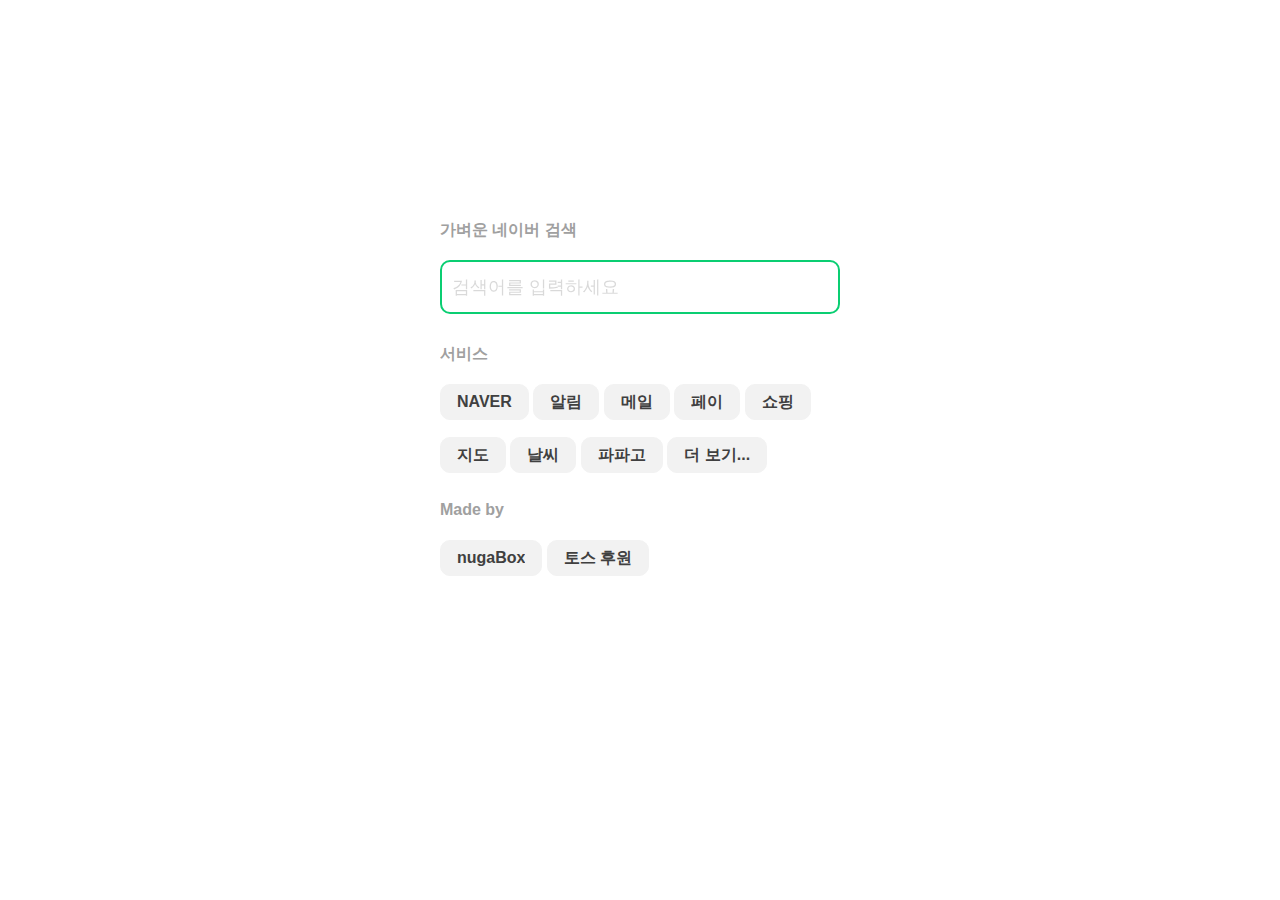
==== pg/search/index.html @ cff511c8 "Merge commit '84787c3b3706a4f681660a55b9b1ac96d3d9f891' as 'pg/search'" ====
<!DOCTYPE HTML>
<html onLoad="document.getElementById('searchText').focus();">
<head>
    <meta charset="utf-8">
    <meta http-equiv="X-UA-Compatible" content="IE=edge">
    <meta name="viewport" content="width=device-width, initial-scale=1">
    <meta name="robots" content="noindex, nofollow">
    <meta name="title" content="네이버 검색">
    <meta name="author" content="nugaBox">
    <meta name="location" content="korea">
    <meta name="classification" content="검색">
    <meta name="description" content="가벼운 네이버 검색">
    <meta name="keywords" content="네이버 검색, nugaBox">
    <meta property="og:title" content="네이버 검색"/>
    <meta property="og:image" content="https://nugabox.com/images/social/meta_nugabox_2021.png">
    <meta property="og:description" content="가벼운 네이버 검색"/>
    <meta property="og:type" content="website">
    <title>네이버 검색</title>
    <!-- Favicon -->
    <link rel="apple-touch-icon" sizes="144x144" href="images/favicon/apple-touch-icon.png">
    <link rel="icon" type="image/png" sizes="32x32" href="images/favicon/favicon-32x32.png">
    <link rel="icon" type="image/png" sizes="16x16" href="images/favicon/favicon-16x16.png">
    <link rel="icon" type="image/x-icon" href="images/favicon/favicon-16x16.png">
    <link rel="manifest" href="images/favicon/site.webmanifest">
    <link rel="mask-icon" href="images/favicon/safari-pinned-tab.svg" color="#5ECB7B">
    <meta name="msapplication-TileColor" content="#5ECB7B">
    <!-- <meta name="theme-color" content="#ffffff">-->
    <link rel="stylesheet" type="text/css" href="css/style.css">
    <link rel="alternate" hreflang="ko-kr"  />
    <link rel="canonical" href="https://search.nugabox.com/">
</head>
<body>
    <section>
        <div style="display:block;height:0.01px;"></div><!--Body Range-->
        <!--Section Search-->
        <div id="section_search" class="section">
            <!--Search Box Form-->
            <p class="titletext">가벼운 네이버 검색</p>
            <div id="card0" style="display:none;"></div><!--arrow choose reset-->
            <form id="search_form" action="https://search.naver.com/search.naver" method="get">
                <fieldset id="fieldset" style="border-style:none;margin:0;padding:0;">
                    <!--padding is for align in chrome.-->
                    <legend style="display:none;">검색</legend>
                    <span id="search">
                        <div id="searchLayout">
                            <input name="query" id="searchText" title="검색어" class="searchText" autofocus placeholder="검색어를 입력하세요" autocomplete="off" type="text" required="true"/>
                            <button title="검색" id="searchBtnn"></button>
                        </div>
                    </span>
                    <input name="ie" style="visibility:hidden;" value="utf8" hidden="true" />
                </fieldset>
            </form>
            <ul id="keywords" class="tags tags_inline">
            </ul>
            <ul class="tags">
                <p class="titletext">서비스</p>
                <li><a id="main_link" href="https://www.naver.com"><p>NAVER</p></a></li>
                <li><a id="noti_link" href="https://me.naver.com/box/noti.nhn"><p>알림</p></a></li>
                <li><a href="https://mail.naver.com"><p>메일</p></a></li>
                <li><a href="https://new-m.pay.naver.com"><p>페이</p></a></li>
                <li><a href="https://shopping.naver.com"><p>쇼핑</p></a></li>
                <li><a href="https://map.naver.com"><p>지도</p></a></li>
                <li><a href="https://weather.naver.com"><p>날씨</p></a></li>
                <li><a href="https://papago.naver.com"><p>파파고</p></a></li>
                <li><a id="more_link" href="https://www.naver.com/more.html"><p>더 보기...</p></a></li>
                <p class="titletext">Made by</p>
                <li id="nugabox"><a href="https://nugabox.io" target="_blank"><p>nugaBox</p></a></li>
                <li id="toss"><a href="https://toss.me/nugabox" target="_blank"><p>토스 후원</p></a></li>
            </ul>
        </div>
    </section>
    <script src="js/jquery.min.js"></script>
    <script src="js/script.js"></script>
</body>

</html>
---- pg/search/css/style.css ----
@charset "UTF-8";
/*
 * 2024.01.02 새해맞이 초안 작성
 * Designed by NUGA
 */
/** 테마 세팅 **/
html {
    --bg-color: #fdfdfd;
    --profile-bg: #F4F0EC;
    --text-color: #676a6c;
    --link-color: #000;
    --naver-color: rgb(10, 206, 114);
}
html.dark {
    --bg-color: #24282D;
    --profile-bg: #1a1b1f;
    --text-color: #AFBAC6;
    --link-color: #bbb;
}
body{
    color:rgb(0,0,0);
    margin:0;
    font-size:1em;
    line-height:1.4em;
    text-align:center;
    min-width:200px;
    min-height:500px;
    font-family:sans-serif;
    font-weight:500;
    transition:background 100ms;
    -webkit-font-smoothing: antialiased;
    background-attachment: fixed;
    background-repeat:no-repeat;
    background-color:var(--bg-color);

}

* {
    background-repeat:no-repeat;
    user-drag: none;
    -webkit-user-drag: none;
    user-select:none;
    -moz-user-select: none;
    -webkit-user-select:none;
    -ms-user-select:default;
    -webkit-tap-highlight-color: rgba(0,0,0,0);
    outline:none;
    /*none dragable*/
}

a{
    color:inherit;
    text-decoration: none;
}

body > section {
    margin: 0 auto;
    display: inline-block;
}

.titletext{
    color:rgb(160,160,160);
    line-height:20px;
    display:block;
    font-weight:bold;
    padding:0;
    padding-top:20px;
    padding-bottom:10px;
    max-width:300px;
    height:20px;
    width:100%;
    text-align:left;
    margin:0;position:relative;
}

input{
    -webkit-user-select: text;
    /*safari text input*/
}

input:required {
    box-shadow: none;
}

#search{

    color:inherit;
    display:inline-block;
    background-color:rgba(0,0,0,0);
    width:calc(100% - 4px);
    /*2px for border;*/
    height:30px;
    line-height:30px;
    border-style:solid;
    border-width:0px 0px 1px 0;
    border-color:rgba(0,0,0,0.15);
    position:relative;
    overflow:hidden;
    transition:height 300ms;
    transition-timing-function: ease;
    transition-delay: 100ms;
    text-align:left;
    vertical-align:middle;
    top:0;
    font-size:1.1em;
    margin:0;
    margin-top:10px;
    padding-bottom:10px;
}


.tags li{
    display:inline-block;
    border-style:solid;
    border-color:rgb(242,242,242);
    background-color:rgb(242,242,242);
    /*color:rgb(49,247,74);*/
    font-weight:bold;
    border-width:1px;
    border-radius:10px;
    width:min-content;
    text-align:center;
    overflow:hidden;
    margin-top:10px;
    max-width:calc(100% - 40px);
    /*margin-bottom:10px;*/
    /*margin-right:6px;*/
}

#keywords.tags li{
    padding: 6px 16px;
}

.tags li a {
    display: block;
    padding: 6px 16px;
}
.tags li:hover{
    /*border-color:rgb(160,160,160);*/
    /*background-color:rgb(160,160,160);*/
    /*color:white;*/
}

.tags_inline li{
    /*auto keywords;*/
    display:block;
    margin-right:6px;
}

p{
    text-overflow:ellipsis;
    white-space:pre;
    white-space:nowrap;
    overflow:hidden;
    padding-right:50px;
    margin:0;padding:0;

}

#search{
    padding-top:10px;
    border-width:2px;
    border-radius:10px;
    border-color:var(--naver-color);
    margin-bottom:10px;
}

#searchText{

    height:30px;line-height:30px;
    background-color:rgba(0,0,0,0);
    border-style:none;
    /*outline:none;*/
    display:inline-block;
    font-size:inherit;
    width:100%;
    box-sizing:border-box;
    float:left;
    font-weight:inherit;
    margin:0;padding:0;
    color:inherit;
    outline:0px solid red;
}

#searchLayout{
    padding-right:10px;
    padding-left:10px;
}

ul, li{
    margin:0px; padding:0px;
    list-style-type:none;
}

::placeholder {
    color: inherit;
    opacity: 0.15;
}

#searchText:valid + #searchBtnn{
    opacity:1;
    opacity:0;
    cursor:pointer;
}

#searchBtnn{
    right:15px;
    top:17px;
    width:15px;
    height:15px;
    position:absolute;
    border-style:solid;
    border-width:1.5px 1.5px 0 0;
    border-color:var(--naver-color);
    background-color:rgba(255,255,255,0);
    opacity:0.5;
    opacity:0;
    background-color:black;
    display:inline-block;
    border-style:none;
    top:0;
    right:0;
    width:0px;
    height:0px;
    /*transform: rotate(45deg);*/
}

.section{
    margin-top:140px;
    margin-top:200px;
    padding-left:16px;
    padding-right:16px;
    max-width:400px;
    padding-bottom:200px;
    text-align:left;
    /*border-color:#cfd3d7;*/
    /*border-style:solid;*/
    border-width:1px 1px 1px 1px;
    border-radius:25px;
}

.tags #nugabox:hover{
    border-color: #363a4e;
    background-color:#363a4e;
    color:white;
}
.tags #toss:hover{
    border-color:#0064FF;
    background-color:#0064FF;
    color:white;
}


@media screen and (max-width: 740px) {

    .section{
        margin-top:16px;
        max-width:inherit;
    }
    .tags li, #search{
        border-radius:16px;
    }
    .tags_inline li{
        display:inline-block;
        /*keywords are inline-block in mobile since they dont require key input*/
    }
}

@media (prefers-color-scheme: light) {
    body{
        background:white;
        color:black;
    }
    .tags li{
        border-color:rgb(242,242,242);
        background-color:rgb(242,242,242);
        color:rgb(64,64,64);
    }
    .tags li:hover{
        background-color:rgb(200,200,200);
        border-color:rgb(200,200,200);
        border-color:var(--naver-color);
        background-color:var(--naver-color);
        color:white;
    }
}

@media (prefers-color-scheme: dark) {
    body{
        background:rgb(30,31,33);
        color:white;
    }
    .tags li{
        border-color:rgb(64,64,64);
        background-color:rgb(64,64,64);
        /*color:black;*/
    }
    .tags li:hover{
        background-color:rgb(44,44,44);
        border-color:rgb(44,44,44);
        /*background-color:rgb(217,217,217);*/
        border-color:var(--naver-color);
        background-color:var(--naver-color);
        /*color:black;*/
    }
}
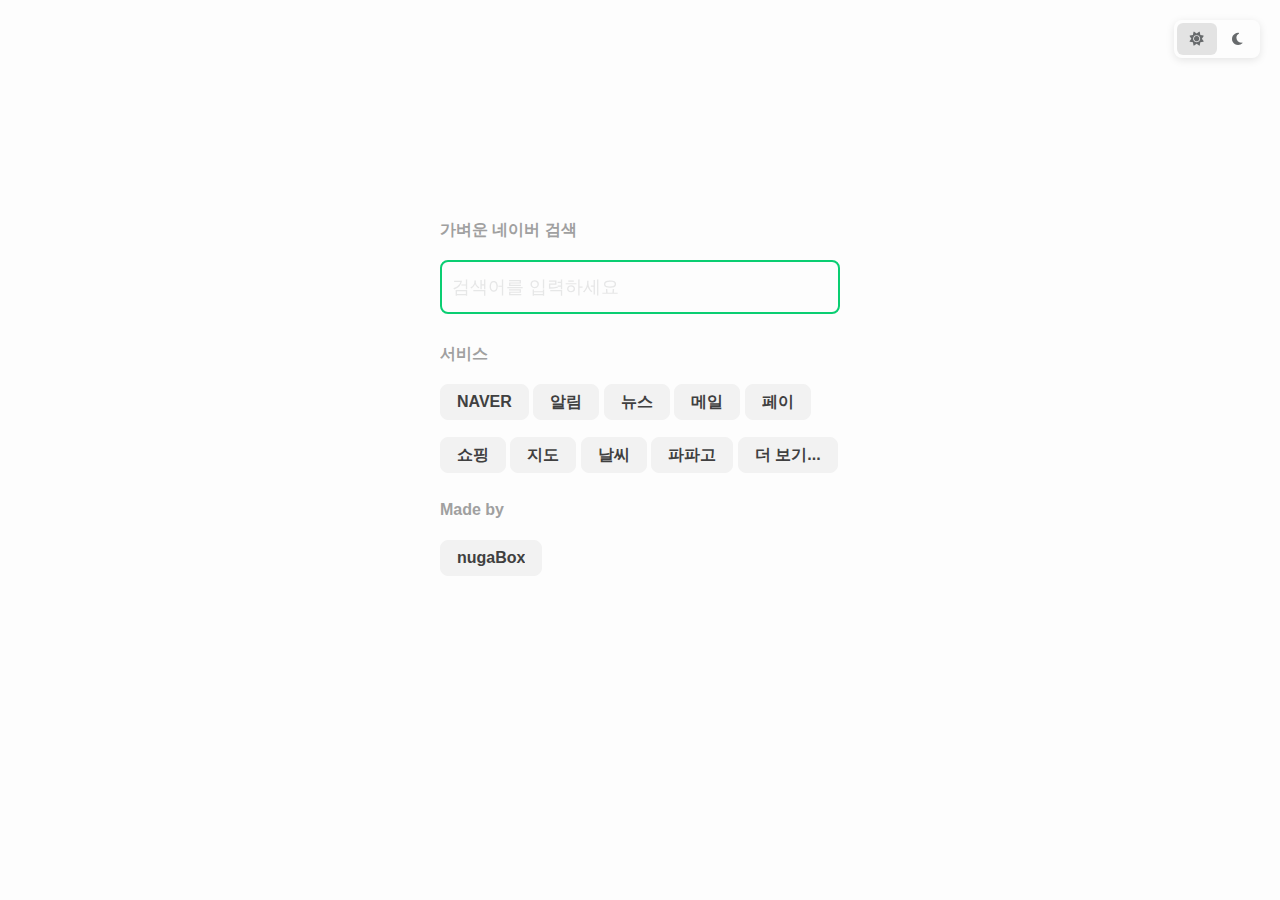
==== commit a4285421: "search 서브트리 적용" ====
--- a/pg/search/index.html
+++ b/pg/search/index.html
@@ -1,5 +1,5 @@
 <!DOCTYPE HTML>
-<html onLoad="document.getElementById('searchText').focus();">
+<html>
 <head>
     <meta charset="utf-8">
     <meta http-equiv="X-UA-Compatible" content="IE=edge">
@@ -28,8 +28,19 @@
     <link rel="stylesheet" type="text/css" href="css/style.css">
     <link rel="alternate" hreflang="ko-kr"  />
     <link rel="canonical" href="https://search.nugabox.com/">
+    <!-- Font Awesome 추가 -->
+    <link rel="stylesheet" href="https://cdnjs.cloudflare.com/ajax/libs/font-awesome/6.5.1/css/all.min.css">
 </head>
 <body>
+    <div class="theme-switcher">
+        <button class="theme-btn active" data-theme="light" title="라이트 모드">
+            <i class="fas fa-sun"></i>
+        </button>
+        <button class="theme-btn" data-theme="dark" title="다크 모드">
+            <i class="fas fa-moon"></i>
+        </button>
+        <div class="slider"></div>
+    </div>
     <section>
         <div style="display:block;height:0.01px;"></div><!--Body Range-->
         <!--Section Search-->
@@ -54,18 +65,20 @@
             </ul>
             <ul class="tags">
                 <p class="titletext">서비스</p>
-                <li><a id="main_link" href="https://www.naver.com"><p>NAVER</p></a></li>
-                <li><a id="noti_link" href="https://me.naver.com/box/noti.nhn"><p>알림</p></a></li>
-                <li><a href="https://mail.naver.com"><p>메일</p></a></li>
-                <li><a href="https://new-m.pay.naver.com"><p>페이</p></a></li>
-                <li><a href="https://shopping.naver.com"><p>쇼핑</p></a></li>
-                <li><a href="https://map.naver.com"><p>지도</p></a></li>
-                <li><a href="https://weather.naver.com"><p>날씨</p></a></li>
-                <li><a href="https://papago.naver.com"><p>파파고</p></a></li>
-                <li><a id="more_link" href="https://www.naver.com/more.html"><p>더 보기...</p></a></li>
+                <div class="naver_service">
+                    <li><a id="main_link" href="https://www.naver.com"><p>NAVER</p></a></li>
+                    <li><a id="noti_link" href="https://me.naver.com/box/noti.nhn"><p>알림</p></a></li>
+                    <li><a href="https://news.naver.com"><p>뉴스</p></a></li>
+                    <li><a href="https://mail.naver.com"><p>메일</p></a></li>
+                    <li><a href="https://new-m.pay.naver.com"><p>페이</p></a></li>
+                    <li><a href="https://shopping.naver.com"><p>쇼핑</p></a></li>
+                    <li><a href="https://map.naver.com"><p>지도</p></a></li>
+                    <li><a href="https://weather.naver.com"><p>날씨</p></a></li>
+                    <li><a href="https://papago.naver.com"><p>파파고</p></a></li>
+                    <li><a id="more_link" href="https://www.naver.com/more.html"><p>더 보기...</p></a></li>
+                </div>
                 <p class="titletext">Made by</p>
                 <li id="nugabox"><a href="https://nugabox.io" target="_blank"><p>nugaBox</p></a></li>
-                <li id="toss"><a href="https://toss.me/nugabox" target="_blank"><p>토스 후원</p></a></li>
             </ul>
         </div>
     </section>
--- a/pg/search/css/style.css
+++ b/pg/search/css/style.css
@@ -5,34 +5,46 @@
  */
 /** 테마 세팅 **/
 html {
+    /* 라이트 모드 기본값 */
     --bg-color: #fdfdfd;
     --profile-bg: #F4F0EC;
     --text-color: #676a6c;
     --link-color: #000;
     --naver-color: rgb(10, 206, 114);
-}
+    --tag-bg: rgb(242,242,242);
+    --tag-color: rgb(64,64,64);
+    --tag-hover-bg: rgb(160,160,160);
+    --title-color: rgb(160,160,160);
+}
+
+/* 다크 모드 변수 */
 html.dark {
-    --bg-color: #24282D;
+    --bg-color: #1a1b1f;
     --profile-bg: #1a1b1f;
     --text-color: #AFBAC6;
     --link-color: #bbb;
-}
-body{
-    color:rgb(0,0,0);
-    margin:0;
-    font-size:1em;
-    line-height:1.4em;
-    text-align:center;
-    min-width:200px;
-    min-height:500px;
-    font-family:sans-serif;
-    font-weight:500;
-    transition:background 100ms;
+    --tag-bg: #323334;
+    --tag-color: #fff;
+    --tag-hover-bg: var(--naver-color);
+    --title-color: rgba(255, 255, 255, 0.6);
+}
+
+/* 기본 스타일 - 테마 변수 사용 */
+body {
+    color: var(--text-color);
+    background-color: var(--bg-color);
+    margin: 0;
+    font-size: 1em;
+    line-height: 1.4em;
+    text-align: center;
+    min-width: 200px;
+    min-height: 500px;
+    font-family: sans-serif;
+    font-weight: 500;
+    transition: background 100ms;
     -webkit-font-smoothing: antialiased;
     background-attachment: fixed;
-    background-repeat:no-repeat;
-    background-color:var(--bg-color);
-
+    background-repeat: no-repeat;
 }
 
 * {
@@ -59,7 +71,7 @@
 }
 
 .titletext{
-    color:rgb(160,160,160);
+    color: var(--title-color);
     line-height:20px;
     display:block;
     font-weight:bold;
@@ -92,8 +104,9 @@
     height:30px;
     line-height:30px;
     border-style:solid;
-    border-width:0px 0px 1px 0;
-    border-color:rgba(0,0,0,0.15);
+    border-width:2px;
+    border-color:var(--naver-color);
+    border-radius:8px;
     position:relative;
     overflow:hidden;
     transition:height 300ms;
@@ -103,21 +116,20 @@
     vertical-align:middle;
     top:0;
     font-size:1.1em;
-    margin:0;
-    margin-top:10px;
-    padding-bottom:10px;
+    margin:10px 0;
+    padding:10px 0;
 }
 
 
 .tags li{
     display:inline-block;
     border-style:solid;
-    border-color:rgb(242,242,242);
-    background-color:rgb(242,242,242);
+    border-color:var(--tag-bg);
+    background-color:var(--tag-bg);
     /*color:rgb(49,247,74);*/
     font-weight:bold;
     border-width:1px;
-    border-radius:10px;
+    border-radius:8px;
     width:min-content;
     text-align:center;
     overflow:hidden;
@@ -125,9 +137,11 @@
     max-width:calc(100% - 40px);
     /*margin-bottom:10px;*/
     /*margin-right:6px;*/
+    color: var(--tag-color);
 }
 
 #keywords.tags li{
+    display:block;
     padding: 6px 16px;
 }
 
@@ -136,15 +150,14 @@
     padding: 6px 16px;
 }
 .tags li:hover{
-    /*border-color:rgb(160,160,160);*/
-    /*background-color:rgb(160,160,160);*/
-    /*color:white;*/
-}
-
-.tags_inline li{
-    /*auto keywords;*/
-    display:block;
-    margin-right:6px;
+    border-color:var(--tag-hover-bg);
+    background-color:var(--tag-hover-bg);
+    color:white;
+}
+
+.tags .naver_service li:hover{
+    background-color: var(--naver-color);
+    border-color: var(--naver-color);
 }
 
 p{
@@ -155,14 +168,6 @@
     padding-right:50px;
     margin:0;padding:0;
 
-}
-
-#search{
-    padding-top:10px;
-    border-width:2px;
-    border-radius:10px;
-    border-color:var(--naver-color);
-    margin-bottom:10px;
 }
 
 #searchText{
@@ -240,8 +245,8 @@
 }
 
 .tags #nugabox:hover{
-    border-color: #363a4e;
-    background-color:#363a4e;
+    border-color: #28355d;
+    background-color:#28355d;
     color:white;
 }
 .tags #toss:hover{
@@ -254,11 +259,9 @@
 @media screen and (max-width: 740px) {
 
     .section{
+        padding-top: 60px;
         margin-top:16px;
         max-width:inherit;
-    }
-    .tags li, #search{
-        border-radius:16px;
     }
     .tags_inline li{
         display:inline-block;
@@ -266,41 +269,125 @@
     }
 }
 
-@media (prefers-color-scheme: light) {
-    body{
-        background:white;
-        color:black;
-    }
-    .tags li{
-        border-color:rgb(242,242,242);
-        background-color:rgb(242,242,242);
-        color:rgb(64,64,64);
-    }
-    .tags li:hover{
-        background-color:rgb(200,200,200);
-        border-color:rgb(200,200,200);
-        border-color:var(--naver-color);
-        background-color:var(--naver-color);
-        color:white;
-    }
-}
-
-@media (prefers-color-scheme: dark) {
-    body{
-        background:rgb(30,31,33);
-        color:white;
-    }
-    .tags li{
-        border-color:rgb(64,64,64);
-        background-color:rgb(64,64,64);
-        /*color:black;*/
-    }
-    .tags li:hover{
-        background-color:rgb(44,44,44);
-        border-color:rgb(44,44,44);
-        /*background-color:rgb(217,217,217);*/
-        border-color:var(--naver-color);
-        background-color:var(--naver-color);
-        /*color:black;*/
+/* 라이트 모드 스타일 */
+html.light {
+    --bg-color: #fdfdfd;
+    --text-color: #676a6c;
+    --link-color: #000;
+}
+
+html.light body {
+    background: white;
+    color: black;
+}
+
+html.light .tags li {
+    border-color: rgb(242,242,242);
+    background-color: rgb(242,242,242);
+    color: rgb(64,64,64);
+}
+
+html.light .tags li:hover {
+    background-color: var(--naver-color);
+    border-color: var(--naver-color);
+    color: white;
+}
+
+/* 다크 모드 스타일 */
+html.dark {
+    --bg-color: #1a1b1f;
+    --text-color: #AFBAC6;
+    --link-color: #bbb;
+}
+
+html.dark body {
+    background: #1a1b1f;
+    color: white;
+}
+
+html.dark .tags li {
+    border-color: #323334;
+    background-color: #323334;
+    color: #fff;
+}
+
+html.dark .tags li:hover {
+    background-color: var(--naver-color);
+    border-color: var(--naver-color);
+}
+
+html.dark .theme-switcher {
+    border-color: rgba(255, 255, 255, 0.1);
+    box-shadow: 0 2px 8px rgba(0, 0, 0, 0.4);
+    background-color: #1a1b1f;
+}
+
+html.dark .slider {
+    background-color: rgba(255, 255, 255, 0.15);
+}
+
+
+html.dark .titletext {
+    color: rgba(255, 255, 255, 0.6);
+}
+
+/* 테마 스위처 스타일 */
+.theme-switcher {
+    position: fixed;
+    top: 20px;
+    right: 20px;
+    display: flex;
+    background: var(--bg-color);
+    padding: 3px;
+    border-radius: 8px;
+    border: 1px solid rgba(var(--text-color), 0.1);
+    box-shadow: 0 2px 8px rgba(0, 0, 0, 0.1);
+    z-index: 1000;
+}
+
+.theme-btn {
+    border: none;
+    background: transparent;
+    width: 40px;
+    height: 32px;
+    border-radius: 6px;
+    cursor: pointer;
+    color: var(--text-color);
+    transition: all 0.3s ease;
+    position: relative;
+    display: flex;
+    align-items: center;
+    justify-content: center;
+    z-index: 2;
+}
+
+.theme-btn i {
+    font-size: 14px;
+    transition: color 0.3s ease;
+}
+
+.slider {
+    position: absolute;
+    top: 3px;
+    left: 3px;
+    width: 40px;
+    height: 32px;
+    background-color: rgba(0, 0, 0, 0.1);
+    border-radius: 6px;
+    transition: transform 0.3s cubic-bezier(0.4, 0, 0.2, 1);
+    z-index: 1;
+}
+
+/* 다크모드 선택 시 슬라이더 이동 */
+.theme-btn[data-theme="dark"].active ~ .slider {
+    transform: translateX(40px);
+}
+
+/* 모바일 대응 */
+@media screen and (max-width: 740px) {
+    .theme-switcher {
+        top: 10px;
+        right: 10px;
+        transform: scale(0.9);
     }
 }